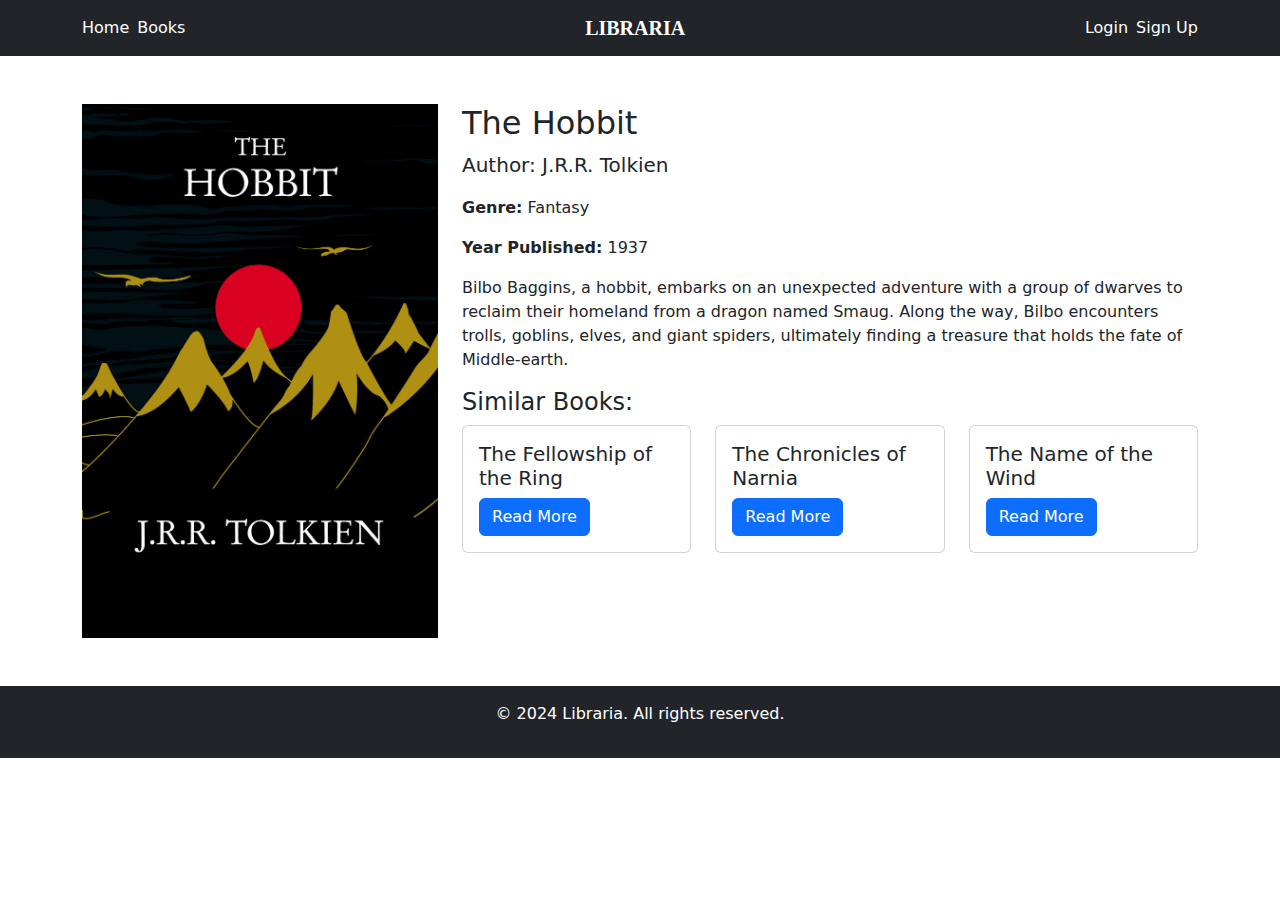
==== book1.html @ 5813cc21 "library" ====
<!DOCTYPE html>
<html lang="en">
<head>
    <meta charset="UTF-8">
    <meta name="viewport" content="width=device-width, initial-scale=1.0">
    <title>The Hobbit</title>
    <link href="https://cdn.jsdelivr.net/npm/bootstrap@5.3.0-alpha1/dist/css/bootstrap.min.css" rel="stylesheet">
    <script src="https://cdn.jsdelivr.net/npm/bootstrap@5.3.0-alpha1/dist/js/bootstrap.bundle.min.js"></script>
    <link rel="stylesheet" href="styles.css">
</head>
<body>
    <nav class="navbar navbar-expand-lg navbar-dark bg-dark">
        <div class="container">
            <div class="d-flex me-auto text-white">
                <a class="nav-link" href="index.html">Home</a>
                <a class="nav-link ms-2" href="books.html">Books</a>
            </div>
            <a class="navbar-brand mx-auto" href="index.html" style="font-family: 'Playfair Display', serif; font-weight: 900;">LIBRARIA</a>
            <div class="d-flex ms-auto text-white">
                <a class="nav-link me-2" href="login.html">Login</a>
                <a class="nav-link" href="signup.html">Sign Up</a>
            </div>
        </div>
    </nav>

    <section class="book-details py-5">
        <div class="container">
            <div class="row">
                <div class="col-md-4">
                    <img src="images/the-hobbit_v2.jpg" class="img-fluid" alt="The Hobbit">
                </div>
                <div class="col-md-8">
                    <h2>The Hobbit</h2>
                    <p class="lead">Author: J.R.R. Tolkien</p>
                    <p><strong>Genre:</strong> Fantasy</p>
                    <p><strong>Year Published:</strong> 1937</p>
                    <p>Bilbo Baggins, a hobbit, embarks on an unexpected adventure with a group of dwarves to reclaim their homeland from a dragon named Smaug. Along the way, Bilbo encounters trolls, goblins, elves, and giant spiders, ultimately finding a treasure that holds the fate of Middle-earth.</p>
                    <h4>Similar Books:</h4>
                    <div class="row">
                        <div class="col-md-4">
                            <div class="card">
                                <div class="card-body">
                                    <h5 class="card-title">The Fellowship of the Ring</h5>
                                    <a href="#" class="btn btn-primary">Read More</a>
                                </div>
                            </div>
                        </div>
                        <div class="col-md-4">
                            <div class="card">
                                <div class="card-body">
                                    <h5 class="card-title">The Chronicles of Narnia</h5>
                                    <a href="#" class="btn btn-primary">Read More</a>
                                </div>
                            </div>
                        </div>
                        <div class="col-md-4">
                            <div class="card">
                                <div class="card-body">
                                    <h5 class="card-title">The Name of the Wind</h5>
                                    <a href="#" class="btn btn-primary">Read More</a>
                                </div>
                            </div>
                        </div>
                    </div>
                </div>
            </div>
        </div>
    </section>

    <footer class="bg-dark text-center text-white py-3">
        <p>© 2024 Libraria. All rights reserved.</p>
    </footer>
</body>
</html>
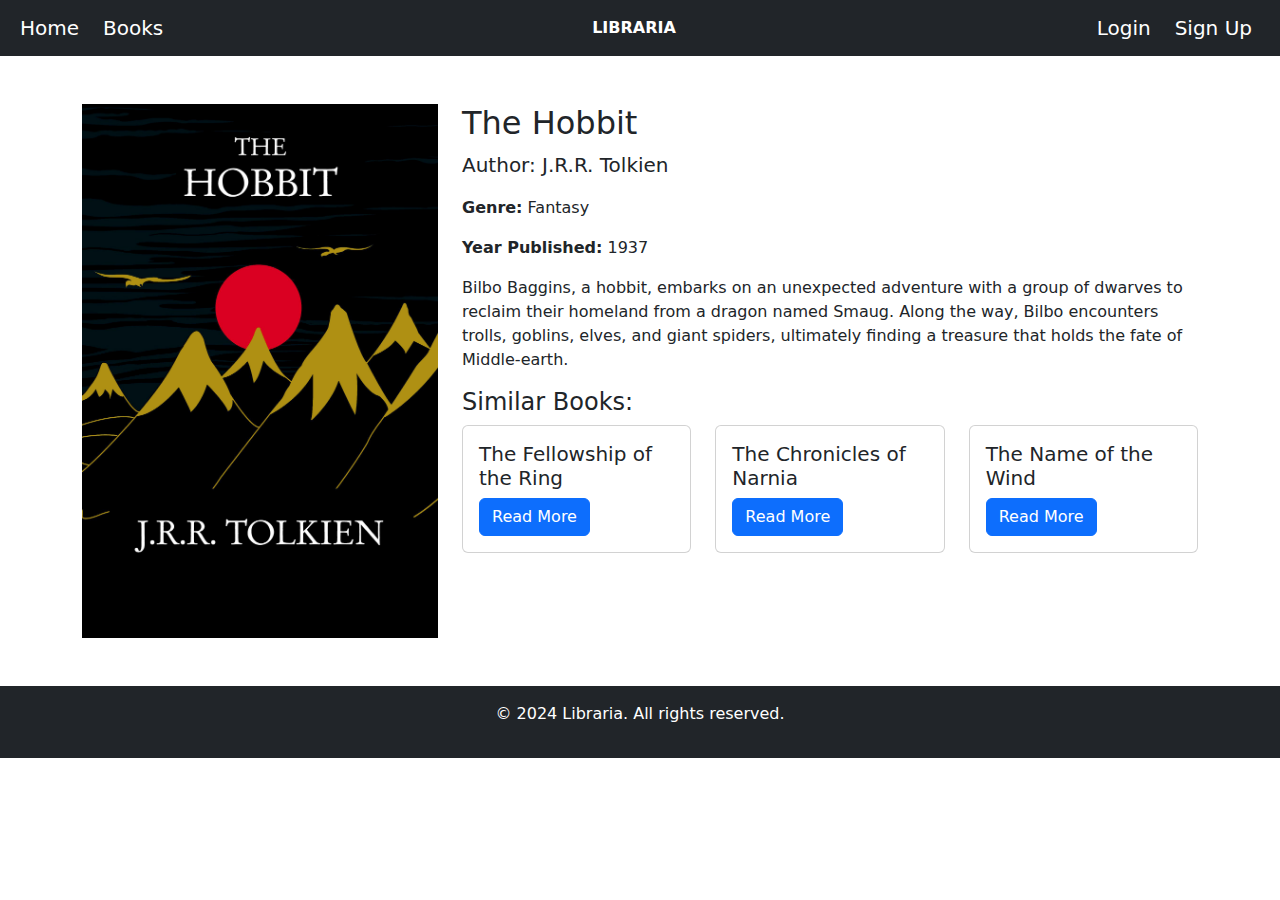
==== commit 20c42fbd: "nav" ====
--- a/book1.html
+++ b/book1.html
@@ -10,15 +10,26 @@
 </head>
 <body>
     <nav class="navbar navbar-expand-lg navbar-dark bg-dark">
-        <div class="container">
-            <div class="d-flex me-auto text-white">
-                <a class="nav-link" href="index.html">Home</a>
-                <a class="nav-link ms-2" href="books.html">Books</a>
-            </div>
-            <a class="navbar-brand mx-auto" href="index.html" style="font-family: 'Playfair Display', serif; font-weight: 900;">LIBRARIA</a>
-            <div class="d-flex ms-auto text-white">
-                <a class="nav-link me-2" href="login.html">Login</a>
-                <a class="nav-link" href="signup.html">Sign Up</a>
+        <div class="container-fluid">
+            <button class="navbar-toggler" type="button" data-bs-toggle="collapse" data-bs-target="#navbarContent" aria-controls="navbarContent" aria-expanded="false" aria-label="Toggle navigation">
+                <span class="navbar-toggler-icon"></span>
+            </button>
+            <div class="collapse navbar-collapse" id="navbarContent">
+                <a class="navbar-brand d-flex align-items-center" href="index.html">
+                    <i class="bi bi-house me-2"></i> Home
+                </a>
+                <a class="navbar-brand d-flex align-items-center" href="books.html">
+                    <i class="bi bi-book me-2"></i> Books
+                </a>
+                <div class="mx-auto text-center">
+                    <span class="navbar-text text-white fw-bold">LIBRARIA</span>
+                </div>
+                <a class="navbar-brand d-flex align-items-center" href="login.html">
+                    <i class="bi bi-box-arrow-in-right me-2"></i> Login
+                </a>
+                <a class="navbar-brand d-flex align-items-center" href="signup.html">
+                    <i class="bi bi-person-plus me-2"></i> Sign Up
+                </a>
             </div>
         </div>
     </nav>
